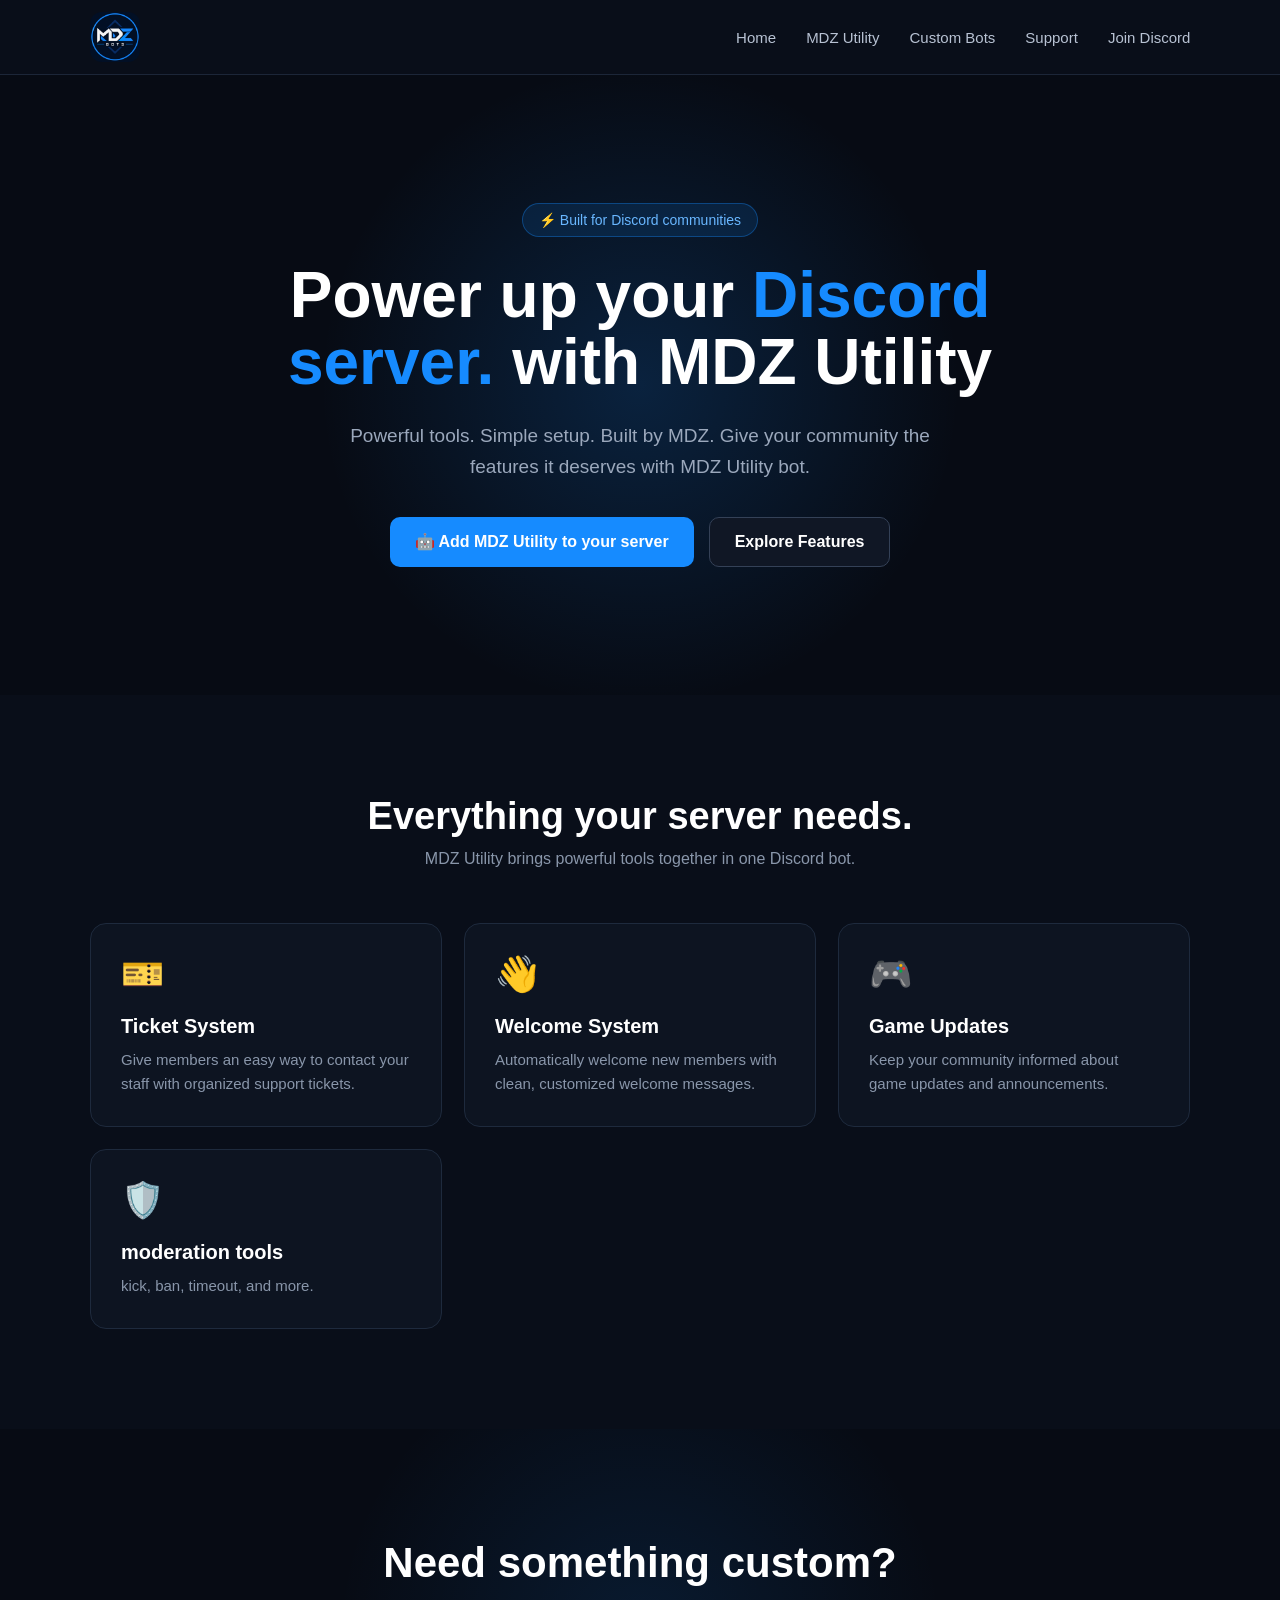
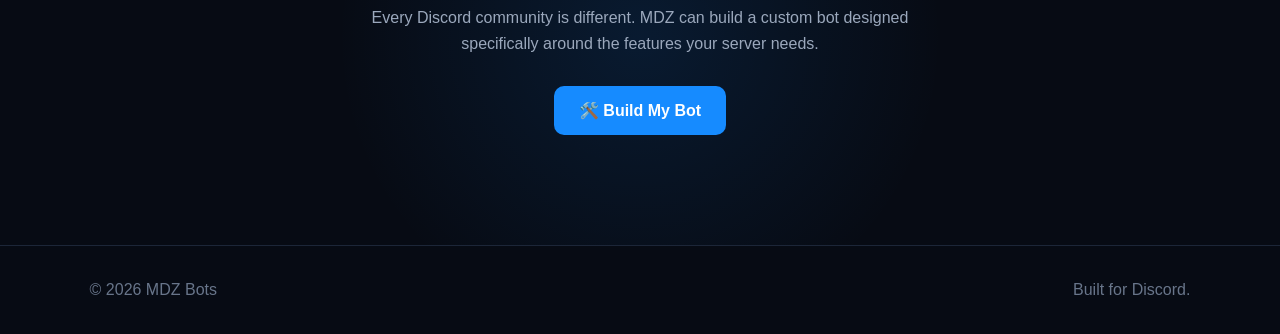
==== index.html @ 768f00d4 "new feature card added" ====
<!DOCTYPE html>
<html lang="en">
<head>
    <meta charset="UTF-8">
    <meta name="viewport" content="width=device-width, initial-scale=1.0">

    <title>MDZ Bots</title>

    <style>
        * {
            margin: 0;
            padding: 0;
            box-sizing: border-box;
        }

        html {
            scroll-behavior: smooth;
        }

        body {
            background: #070b14;
            color: white;
            font-family: Arial, Helvetica, sans-serif;
        }

        /* NAVBAR */

        nav {
            height: 75px;
            display: flex;
            align-items: center;
            justify-content: space-between;
            padding: 0 7%;
            border-bottom: 1px solid #1c2638;
            background: #090e19;
        }

        .logo {
            display: flex;
            align-items: center;
            text-decoration: none;
}

        .logo img {
            height: 50px;
            width: 50px;
            object-fit: cover;
            border-radius: 12px;
}

        .logo span {
            color: #168bff;
        }

        .nav-links {
            display: flex;
            gap: 30px;
        }

        .nav-links a {
            color: #b8c2d3;
            text-decoration: none;
            font-size: 15px;
        }

        .nav-links a:hover {
            color: white;
        }

        /* HERO */

        .hero {
            min-height: 620px;
            display: flex;
            flex-direction: column;
            justify-content: center;
            align-items: center;
            text-align: center;
            padding: 80px 20px;
            background:
                radial-gradient(
                    circle at center,
                    rgba(22, 139, 255, 0.18),
                    transparent 45%
                );
        }

        .badge {
            color: #69b7ff;
            background: rgba(22, 139, 255, 0.12);
            border: 1px solid rgba(22, 139, 255, 0.35);
            padding: 8px 16px;
            border-radius: 30px;
            margin-bottom: 25px;
            font-size: 14px;
        }

        .hero h1 {
            max-width: 850px;
            font-size: 64px;
            line-height: 1.05;
        }

        .hero h1 span {
            color: #168bff;
        }

        .hero p {
            max-width: 650px;
            color: #9ba8bc;
            font-size: 19px;
            line-height: 1.6;
            margin-top: 25px;
        }

        .hero-buttons {
            display: flex;
            gap: 15px;
            margin-top: 35px;
        }

        .button {
            display: inline-block;
            padding: 15px 25px;
            border-radius: 10px;
            text-decoration: none;
            font-weight: bold;
            transition: 0.2s;
        }

        .primary {
            background: #168bff;
            color: white;
        }

        .secondary {
            color: white;
            border: 1px solid #344157;
            background: #101725;
        }

        .button:hover {
            transform: translateY(-3px);
        }

        /* FEATURES */

        .features-section {
            padding: 100px 7%;
            background: #090e19;
        }

        .section-title {
            text-align: center;
            margin-bottom: 55px;
        }

        .section-title h2 {
            font-size: 38px;
            margin-bottom: 12px;
        }

        .section-title p {
            color: #8996aa;
        }

        .features {
            max-width: 1100px;
            margin: auto;
            display: grid;
            grid-template-columns: repeat(3, 1fr);
            gap: 22px;
        }

        .feature-card {
            background: #0d1421;
            border: 1px solid #1e2a3d;
            border-radius: 16px;
            padding: 30px;
            transition: 0.25s;
        }

        .feature-card:hover {
            transform: translateY(-5px);
            border-color: #168bff;
        }

        .feature-icon {
            font-size: 35px;
            margin-bottom: 20px;
        }

        .feature-card h3 {
            margin-bottom: 10px;
            font-size: 20px;
        }

        .feature-card p {
            color: #8996aa;
            line-height: 1.6;
            font-size: 15px;
        }

        /* CUSTOM BOT */

        .custom-section {
            padding: 110px 20px;
            text-align: center;
            background:
                radial-gradient(
                    circle at center,
                    rgba(22, 139, 255, 0.12),
                    transparent 45%
                );
        }

        .custom-section h2 {
            font-size: 42px;
            margin-bottom: 18px;
        }

        .custom-section p {
            color: #9ba8bc;
            max-width: 600px;
            margin: 0 auto 30px;
            line-height: 1.6;
        }

        /* FOOTER */

        footer {
            padding: 35px 7%;
            border-top: 1px solid #1c2638;
            color: #68758a;
            display: flex;
            justify-content: space-between;
        }

        /* MOBILE */

        @media (max-width: 800px) {

            .nav-links {
                display: none;
            }

            .hero h1 {
                font-size: 43px;
            }

            .hero-buttons {
                flex-direction: column;
                width: 100%;
                max-width: 300px;
            }

            .features {
                grid-template-columns: 1fr;
            }

            footer {
                flex-direction: column;
                gap: 10px;
                text-align: center;
            }
        }
    </style>
</head>

<body>

    <nav>
     <a href="index.html" class="logo">
    <img src="images/mdz-logo.png" alt="MDZ Bots Logo">
</a>   

        <div class="nav-links">
            <a href="#">Home</a>
            <a href="#features">MDZ Utility</a>
            <a href="#custom">Custom Bots</a>
            <a href="#">Support</a>
            <a href="https://discord.gg/WzQwJwTrp" target="_blank">
    Join Discord
</a>
        </div>
    </nav>


    <section class="hero">

        <div class="badge">
            ⚡ Built for Discord communities
        </div>

        <h1>
            Power up your
            <span>Discord server.</span> with MDZ Utility 
        </h1>

        <p>
            Powerful tools. Simple setup. Built by MDZ.
            Give your community the features it deserves
            with MDZ Utility bot.
        </p>

        <div class="hero-buttons">

        <a href="https://discord.com/oauth2/authorize?client_id=1558255894062702695&scope=bot%20applications.commands&permissions=8"
   class="button primary"
   target="_blank">
    🤖 Add MDZ Utility to your server
</a>
            <a href="#features" class="button secondary">
                Explore Features
            </a>

        </div>

    </section>


    <section class="features-section" id="features">

        <div class="section-title">
            <h2>Everything your server needs.</h2>
            <p>
                MDZ Utility brings powerful tools together
                in one Discord bot.
            </p>
        </div>

        <div class="features">

            <div class="feature-card">
                <div class="feature-icon">🎫</div>
                <h3>Ticket System</h3>
                <p>
                    Give members an easy way to contact
                    your staff with organized support tickets.
                </p>
            </div>

            <div class="feature-card">
                <div class="feature-icon">👋</div>
                <h3>Welcome System</h3>
                <p>
                    Automatically welcome new members
                    with clean, customized welcome messages.
                </p>
            </div>

            <div class="feature-card">
                <div class="feature-icon">🎮</div>
                <h3>Game Updates</h3>
                <p>
                    Keep your community informed about
                    game updates and announcements.
                </p>
            </div>

            <div class="feature-card">
                <div class="feature-icon">🛡️</div>
                <h3>moderation tools</h3>
                <p>
                    kick, ban, timeout, and more.
                    
                </p>
            </div>

        </div>

    </section>


    <section class="custom-section" id="custom">

        <h2>Need something custom?</h2>

        <p>
            Every Discord community is different.
            MDZ can build a custom bot designed specifically
            around the features your server needs.
        </p>

        <a href="custom-bot.html" class="button primary">
    🛠️ Build My Bot
</a>
    </section>


    <footer>

        <div>
            © 2026 MDZ Bots
        </div>

        <div>
            Built for Discord.
        </div>

    </footer>

</body>
</html>
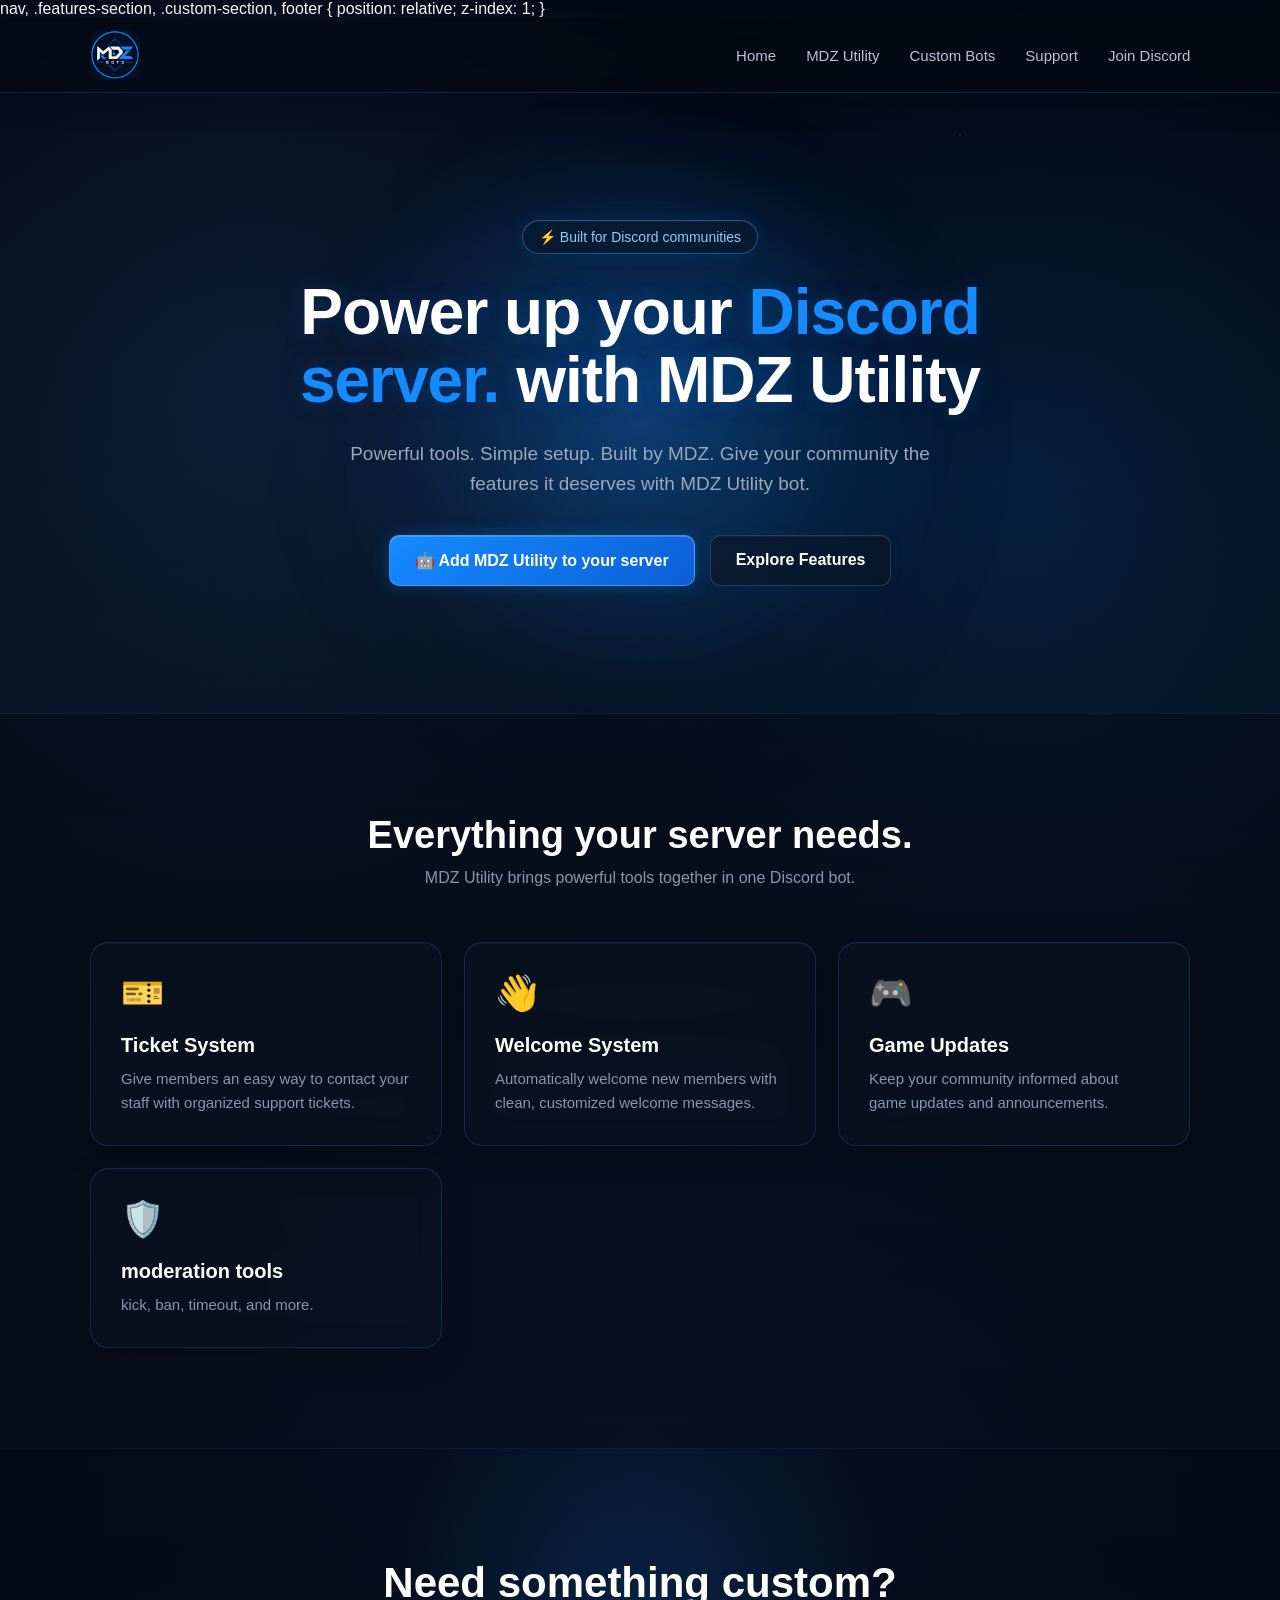
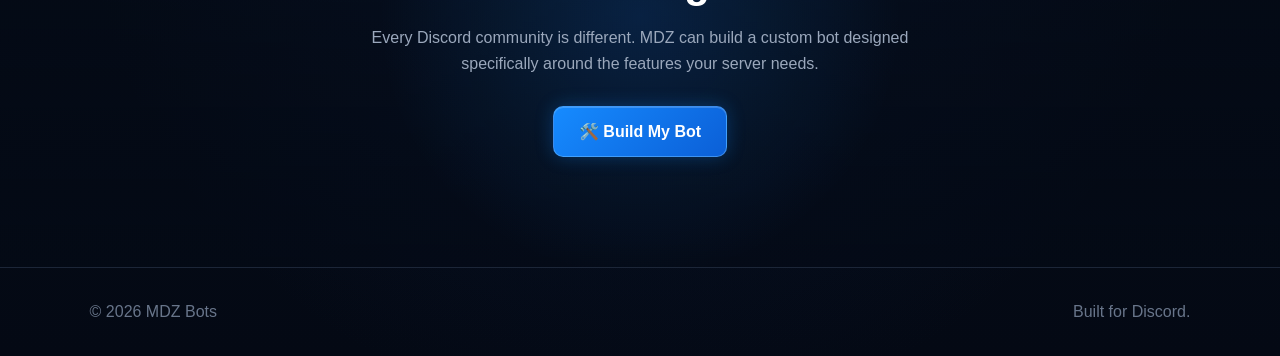
==== commit f09bd287: "Upgrade website space theme" ====
--- a/index.html
+++ b/index.html
@@ -17,23 +17,143 @@
             scroll-behavior: smooth;
         }
 
-        body {
-            background: #070b14;
-            color: white;
-            font-family: Arial, Helvetica, sans-serif;
-        }
+body {
+    background:
+        radial-gradient(circle at 20% 20%, rgba(40, 90, 160, 0.22), transparent 30%),
+        radial-gradient(circle at 80% 25%, rgba(0, 140, 255, 0.14), transparent 28%),
+        radial-gradient(circle at 50% 75%, rgba(20, 60, 130, 0.18), transparent 35%),
+        linear-gradient(180deg, #030712 0%, #07111f 45%, #040914 100%);
+    color: white;
+    font-family: Arial, Helvetica, sans-serif;
+    position: relative;
+    overflow-x: hidden;
+}
+body::before {
+    content: "";
+    position: fixed;
+    inset: 0;
+    pointer-events: none;
+    z-index: 0;
+
+    background-image:
+        radial-gradient(2px 2px at 10% 20%, rgba(255,255,255,0.9), transparent 50%),
+        radial-gradient(1.5px 1.5px at 25% 80%, rgba(255,255,255,0.7), transparent 50%),
+        radial-gradient(2px 2px at 40% 35%, rgba(255,255,255,0.8), transparent 50%),
+        radial-gradient(1.5px 1.5px at 60% 70%, rgba(255,255,255,0.65), transparent 50%),
+        radial-gradient(2px 2px at 75% 15%, rgba(255,255,255,0.8), transparent 50%),
+        radial-gradient(1.5px 1.5px at 90% 55%, rgba(255,255,255,0.7), transparent 50%);
+
+    opacity: 0.5;
+}
+body::after {   
+    content: "";
+    position: fixed;
+    inset: 0;
+    pointer-events: none;
+    z-index: 0;
+
+    background:
+        radial-gradient(
+            circle at 20% 30%,
+            rgba(30, 100, 255, 0.16),
+            transparent 32%
+        ),
+        radial-gradient(
+            circle at 80% 65%,
+            rgba(0, 170, 255, 0.10),
+            transparent 30%
+        );
+
+    filter: blur(50px);
+    animation: spaceGlow 12s ease-in-out infinite alternate;
+}
+
+@keyframes spaceGlow {
+    0% {
+        transform: scale(1) translate(0, 0);
+        opacity: 0.75;
+    }
+
+    100% {
+        transform: scale(1.08) translate(-2%, 2%);
+        opacity: 1;
+    }
+}
+
+@keyframes starDrift {
+    from {
+        transform: translateY(0);
+    }
+
+    to {
+        transform: translateY(-40px);
+    }
+}
+
+body::before {
+    content: "";
+    position: fixed;
+    inset: 0;
+    pointer-events: none;
+    background-image:
+    linear-gradient(rgba(80, 150, 255, 0.025) 1px, transparent 1px),
+linear-gradient(90deg, rgba(80, 150, 255, 0.025) 1px, transparent 1px),
+        radial-gradient(2px 2px at 10% 20%, rgba(255,255,255,0.8), transparent 50%),
+        radial-gradient(1.5px 1.5px at 25% 80%, rgba(255,255,255,0.6), transparent 50%),
+        radial-gradient(2px 2px at 40% 35%, rgba(255,255,255,0.7), transparent 50%),
+        radial-gradient(1.5px 1.5px at 60% 70%, rgba(255,255,255,0.6), transparent 50%),
+        radial-gradient(2px 2px at 75% 15%, rgba(255,255,255,0.75), transparent 50%),
+        radial-gradient(1.5px 1.5px at 90% 55%, rgba(255,255,255,0.6), transparent 50%);
+       
+        background-size:
+    70px 70px,
+    70px 70px,
+    auto,
+    auto,
+    auto,
+    auto,
+    auto,
+    auto;
+    mask-image: radial-gradient(circle at center, black 35%, transparent 85%);
+-webkit-mask-image: radial-gradient(circle at center, black 35%, transparent 85%);
+    opacity: 0.45;
+    z-index: 0;
+    animation: starDrift 45s linear infinite;
+}
+
+body::after {
+    content: "";
+    position: fixed;
+    inset: 0;
+    pointer-events: none;
+    background:
+        radial-gradient(circle at center, rgba(30, 90, 180, 0.10), transparent 45%);
+    filter: blur(40px);
+    z-index: 0;
+}
 
         /* NAVBAR */
 
-        nav {
-            height: 75px;
-            display: flex;
-            align-items: center;
-            justify-content: space-between;
-            padding: 0 7%;
-            border-bottom: 1px solid #1c2638;
-            background: #090e19;
-        }
+nav {
+    height: 75px;
+    display: flex;
+    align-items: center;
+    justify-content: space-between;
+    padding: 0 7%;
+
+    background: rgba(5, 10, 20, 0.68);
+    backdrop-filter: blur(18px);
+    -webkit-backdrop-filter: blur(18px);
+
+    border-bottom: 1px solid rgba(80, 150, 255, 0.18);
+
+    box-shadow:
+        0 8px 30px rgba(0, 0, 0, 0.25),
+        0 0 25px rgba(22, 139, 255, 0.05);
+
+    position: relative;
+    z-index: 10;
+}
 
         .logo {
             display: flex;
@@ -69,36 +189,65 @@
 
         /* HERO */
 
-        .hero {
-            min-height: 620px;
-            display: flex;
-            flex-direction: column;
-            justify-content: center;
-            align-items: center;
-            text-align: center;
-            padding: 80px 20px;
-            background:
-                radial-gradient(
-                    circle at center,
-                    rgba(22, 139, 255, 0.18),
-                    transparent 45%
-                );
-        }
-
-        .badge {
-            color: #69b7ff;
-            background: rgba(22, 139, 255, 0.12);
-            border: 1px solid rgba(22, 139, 255, 0.35);
-            padding: 8px 16px;
-            border-radius: 30px;
-            margin-bottom: 25px;
-            font-size: 14px;
-        }
-
+.hero {
+    min-height: 620px;
+    display: flex;
+    flex-direction: column;
+    justify-content: center;
+    align-items: center;
+    text-align: center;
+    padding: 80px 20px;
+    position: relative;
+    z-index: 1;
+    background:
+        radial-gradient(
+            circle at center,
+            rgba(22, 139, 255, 0.16),
+            transparent 45%
+        );
+}
+.hero::before {
+    content: "";
+    position: absolute;
+    width: 520px;
+    height: 520px;
+    border-radius: 50%;
+    background:
+        radial-gradient(
+            circle,
+            rgba(22, 139, 255, 0.20) 0%,
+            rgba(22, 139, 255, 0.08) 35%,
+            transparent 70%
+        );
+    filter: blur(20px);
+    z-index: -1;
+}
+.badge {
+    color: #8ecbff;
+    background: rgba(10, 25, 45, 0.62);
+    border: 1px solid rgba(70, 160, 255, 0.42);
+
+    padding: 8px 16px;
+    border-radius: 30px;
+    margin-bottom: 25px;
+    font-size: 14px;
+
+    backdrop-filter: blur(12px);
+    -webkit-backdrop-filter: blur(12px);
+
+    box-shadow:
+        0 0 18px rgba(22, 139, 255, 0.14),
+        inset 0 1px 0 rgba(255,255,255,0.05);
+}
         .hero h1 {
             max-width: 850px;
             font-size: 64px;
             line-height: 1.05;
+            letter-spacing: -1px;
+
+            text-shadow:
+                0 0 20px rgba(22, 139, 255, 0.18),
+                0 0 45px rgba(22, 139, 255, 0.08);
         }
 
         .hero h1 span {
@@ -128,27 +277,55 @@
             transition: 0.2s;
         }
 
-        .primary {
-            background: #168bff;
-            color: white;
-        }
-
-        .secondary {
-            color: white;
-            border: 1px solid #344157;
-            background: #101725;
-        }
-
+.primary {
+    background: linear-gradient(
+        135deg,
+        #168bff,
+        #0b5fd7
+    );
+
+    color: white;
+
+    border: 1px solid rgba(120, 190, 255, 0.45);
+
+    box-shadow:
+        0 0 18px rgba(22, 139, 255, 0.28),
+        inset 0 1px 0 rgba(255, 255, 255, 0.18);
+}
+.secondary {
+    color: white;
+
+    background: rgba(12, 22, 38, 0.62);
+    border: 1px solid rgba(120, 170, 230, 0.25);
+
+    backdrop-filter: blur(12px);
+    -webkit-backdrop-filter: blur(12px);
+
+    box-shadow:
+        inset 0 1px 0 rgba(255,255,255,0.04),
+        0 0 15px rgba(22, 139, 255, 0.06);
+}
         .button:hover {
             transform: translateY(-3px);
         }
 
         /* FEATURES */
 
-        .features-section {
-            padding: 100px 7%;
-            background: #090e19;
-        }
+.features-section {
+    padding: 100px 7%;
+    position: relative;
+    z-index: 1;
+
+    background:
+        linear-gradient(
+            180deg,
+            rgba(5, 10, 20, 0.45),
+            rgba(7, 15, 28, 0.65)
+        );
+
+    border-top: 1px solid rgba(80, 150, 255, 0.08);
+    border-bottom: 1px solid rgba(80, 150, 255, 0.08);
+}
 
         .section-title {
             text-align: center;
@@ -171,19 +348,31 @@
             grid-template-columns: repeat(3, 1fr);
             gap: 22px;
         }
-
-        .feature-card {
-            background: #0d1421;
-            border: 1px solid #1e2a3d;
-            border-radius: 16px;
-            padding: 30px;
-            transition: 0.25s;
-        }
-
-        .feature-card:hover {
-            transform: translateY(-5px);
-            border-color: #168bff;
-        }
+.feature-card {
+    background: rgba(10, 18, 32, 0.72);
+    border: 1px solid rgba(80, 150, 255, 0.18);
+    border-radius: 18px;
+    padding: 30px;
+
+    backdrop-filter: blur(14px);
+    -webkit-backdrop-filter: blur(14px);
+
+    box-shadow:
+        inset 0 1px 0 rgba(255,255,255,0.03),
+        0 10px 30px rgba(0,0,0,0.25);
+
+    transition: 0.25s;
+}
+
+.feature-card:hover {
+    transform: translateY(-6px);
+    border-color: rgba(22, 139, 255, 0.75);
+
+    box-shadow:
+        0 14px 35px rgba(0, 0, 0, 0.35),
+        0 0 25px rgba(22, 139, 255, 0.18),
+        inset 0 1px 0 rgba(255,255,255,0.04);
+}
 
         .feature-icon {
             font-size: 35px;
@@ -203,16 +392,24 @@
 
         /* CUSTOM BOT */
 
-        .custom-section {
-            padding: 110px 20px;
-            text-align: center;
-            background:
-                radial-gradient(
-                    circle at center,
-                    rgba(22, 139, 255, 0.12),
-                    transparent 45%
-                );
-        }
+.custom-section {
+    padding: 110px 20px;
+    text-align: center;
+    position: relative;
+    z-index: 1;
+
+    background:
+        radial-gradient(
+            circle at 50% 40%,
+            rgba(22, 139, 255, 0.16),
+            transparent 38%
+        ),
+        linear-gradient(
+            180deg,
+            rgba(4, 9, 18, 0.35),
+            rgba(4, 10, 22, 0.60)
+        );
+}
 
         .custom-section h2 {
             font-size: 42px;
@@ -265,6 +462,14 @@
             }
         }
     </style>
+    nav,
+.features-section,
+.custom-section,
+footer {
+    position: relative;
+    z-index: 1;
+}
+
 </head>
 
 <body>
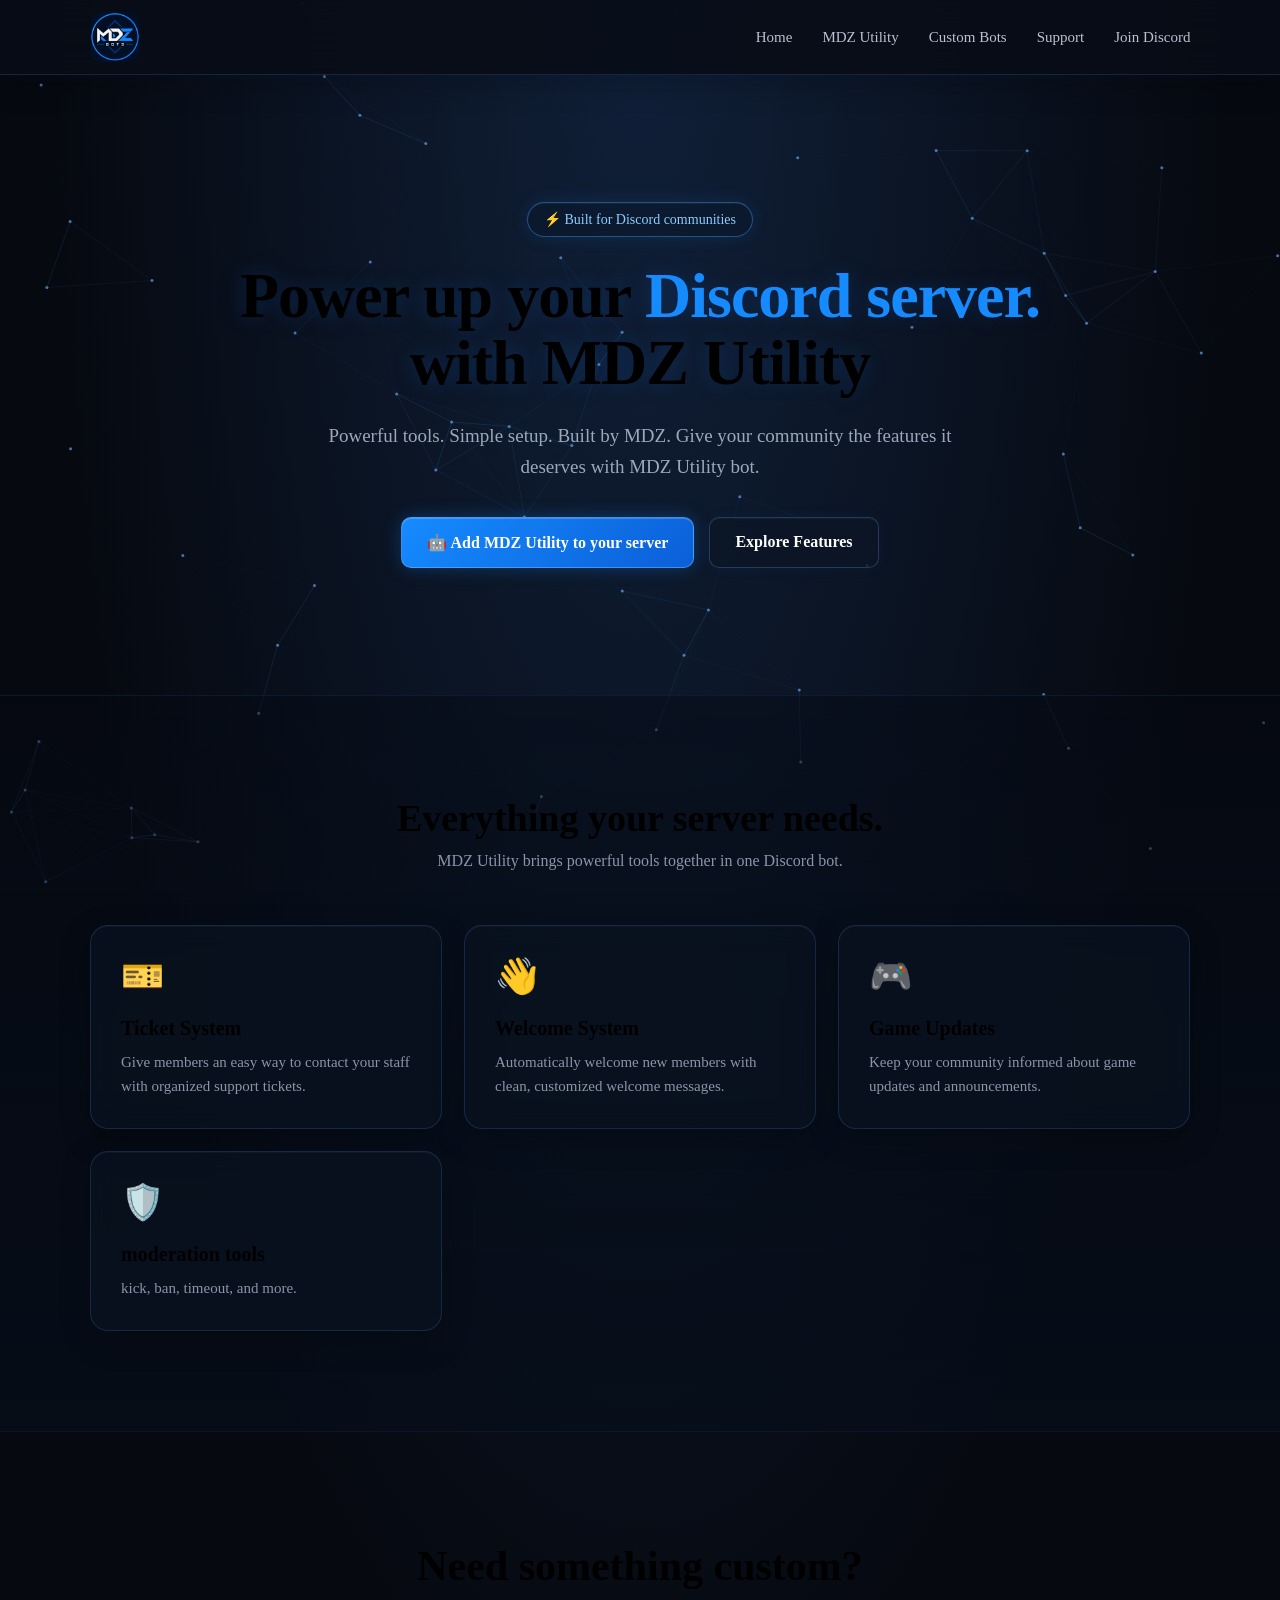
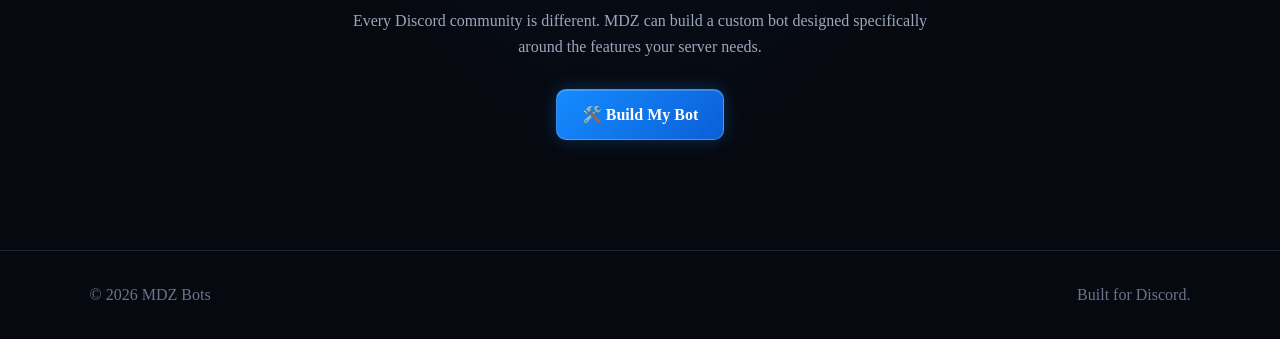
==== commit 0ed9a10d: "Fix background with interactive blue particle network" ====
--- a/index.html
+++ b/index.html
@@ -16,121 +16,6 @@
         html {
             scroll-behavior: smooth;
         }
-
-body {
-    background:
-        radial-gradient(circle at 20% 20%, rgba(40, 90, 160, 0.22), transparent 30%),
-        radial-gradient(circle at 80% 25%, rgba(0, 140, 255, 0.14), transparent 28%),
-        radial-gradient(circle at 50% 75%, rgba(20, 60, 130, 0.18), transparent 35%),
-        linear-gradient(180deg, #030712 0%, #07111f 45%, #040914 100%);
-    color: white;
-    font-family: Arial, Helvetica, sans-serif;
-    position: relative;
-    overflow-x: hidden;
-}
-body::before {
-    content: "";
-    position: fixed;
-    inset: 0;
-    pointer-events: none;
-    z-index: 0;
-
-    background-image:
-        radial-gradient(2px 2px at 10% 20%, rgba(255,255,255,0.9), transparent 50%),
-        radial-gradient(1.5px 1.5px at 25% 80%, rgba(255,255,255,0.7), transparent 50%),
-        radial-gradient(2px 2px at 40% 35%, rgba(255,255,255,0.8), transparent 50%),
-        radial-gradient(1.5px 1.5px at 60% 70%, rgba(255,255,255,0.65), transparent 50%),
-        radial-gradient(2px 2px at 75% 15%, rgba(255,255,255,0.8), transparent 50%),
-        radial-gradient(1.5px 1.5px at 90% 55%, rgba(255,255,255,0.7), transparent 50%);
-
-    opacity: 0.5;
-}
-body::after {   
-    content: "";
-    position: fixed;
-    inset: 0;
-    pointer-events: none;
-    z-index: 0;
-
-    background:
-        radial-gradient(
-            circle at 20% 30%,
-            rgba(30, 100, 255, 0.16),
-            transparent 32%
-        ),
-        radial-gradient(
-            circle at 80% 65%,
-            rgba(0, 170, 255, 0.10),
-            transparent 30%
-        );
-
-    filter: blur(50px);
-    animation: spaceGlow 12s ease-in-out infinite alternate;
-}
-
-@keyframes spaceGlow {
-    0% {
-        transform: scale(1) translate(0, 0);
-        opacity: 0.75;
-    }
-
-    100% {
-        transform: scale(1.08) translate(-2%, 2%);
-        opacity: 1;
-    }
-}
-
-@keyframes starDrift {
-    from {
-        transform: translateY(0);
-    }
-
-    to {
-        transform: translateY(-40px);
-    }
-}
-
-body::before {
-    content: "";
-    position: fixed;
-    inset: 0;
-    pointer-events: none;
-    background-image:
-    linear-gradient(rgba(80, 150, 255, 0.025) 1px, transparent 1px),
-linear-gradient(90deg, rgba(80, 150, 255, 0.025) 1px, transparent 1px),
-        radial-gradient(2px 2px at 10% 20%, rgba(255,255,255,0.8), transparent 50%),
-        radial-gradient(1.5px 1.5px at 25% 80%, rgba(255,255,255,0.6), transparent 50%),
-        radial-gradient(2px 2px at 40% 35%, rgba(255,255,255,0.7), transparent 50%),
-        radial-gradient(1.5px 1.5px at 60% 70%, rgba(255,255,255,0.6), transparent 50%),
-        radial-gradient(2px 2px at 75% 15%, rgba(255,255,255,0.75), transparent 50%),
-        radial-gradient(1.5px 1.5px at 90% 55%, rgba(255,255,255,0.6), transparent 50%);
-       
-        background-size:
-    70px 70px,
-    70px 70px,
-    auto,
-    auto,
-    auto,
-    auto,
-    auto,
-    auto;
-    mask-image: radial-gradient(circle at center, black 35%, transparent 85%);
--webkit-mask-image: radial-gradient(circle at center, black 35%, transparent 85%);
-    opacity: 0.45;
-    z-index: 0;
-    animation: starDrift 45s linear infinite;
-}
-
-body::after {
-    content: "";
-    position: fixed;
-    inset: 0;
-    pointer-events: none;
-    background:
-        radial-gradient(circle at center, rgba(30, 90, 180, 0.10), transparent 45%);
-    filter: blur(40px);
-    z-index: 0;
-}
 
         /* NAVBAR */
 
@@ -462,14 +347,9 @@
             }
         }
     </style>
-    nav,
-.features-section,
-.custom-section,
-footer {
-    position: relative;
-    z-index: 1;
-}
-
+
+    <link rel="stylesheet" href="background.css">
+    <script src="background.js" defer></script>
 </head>
 
 <body>
--- a/background.css
+++ b/background.css
@@ -0,0 +1,31 @@
+/* Shared background: keep decorative layers behind every page control. */
+body {
+    min-height: 100vh;
+    position: relative;
+    isolation: isolate;
+    background: #060910;
+    background-image: radial-gradient(ellipse at 50% 0%, #102039 0%, transparent 65%);
+}
+#network-background {
+    position: fixed;
+    inset: 0;
+    width: 100%;
+    height: 100%;
+    z-index: -1;
+    pointer-events: none;
+}
+.hero, .custom-section {
+    background: transparent;
+}
+.hero::before {
+    content: none;
+}
+nav {
+    background: rgba(8, 13, 23, 0.9);
+}
+footer {
+    position: relative;
+}
+@media (prefers-reduced-motion: reduce) {
+    html { scroll-behavior: auto; }
+}
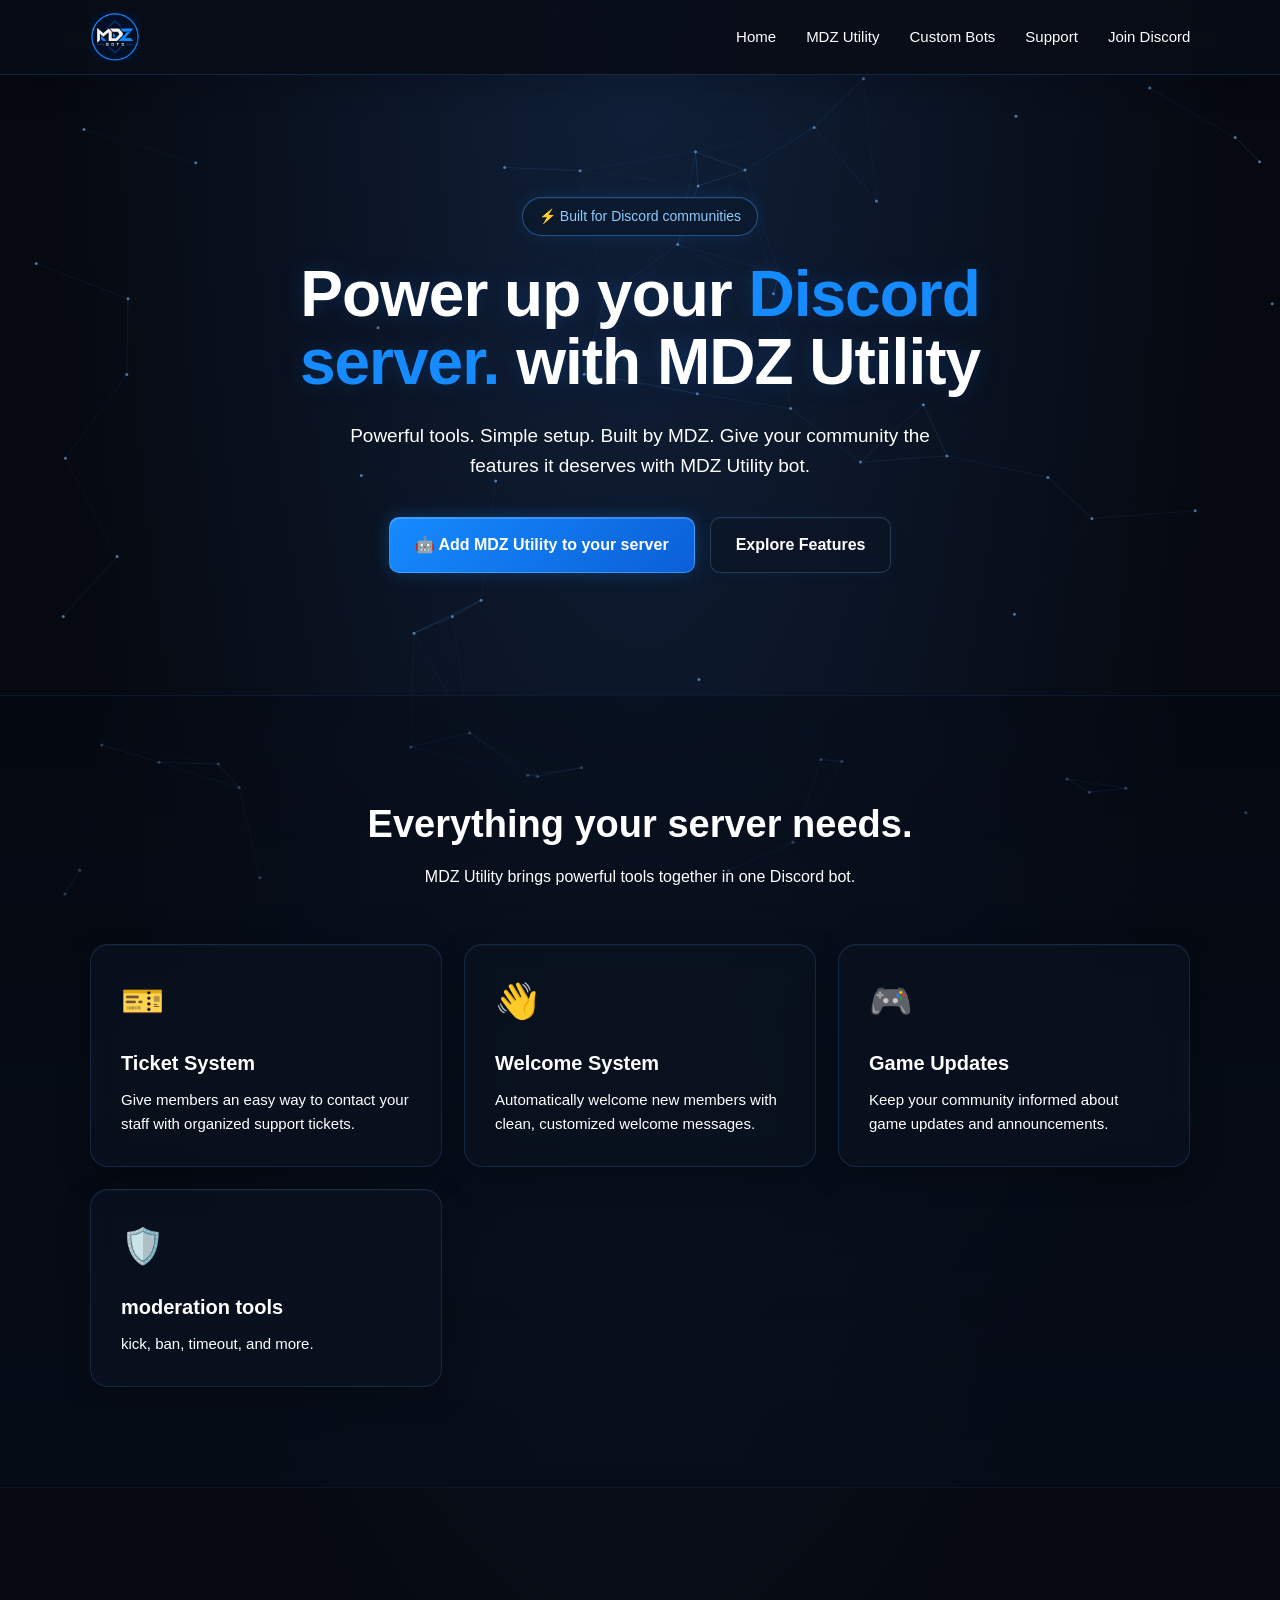
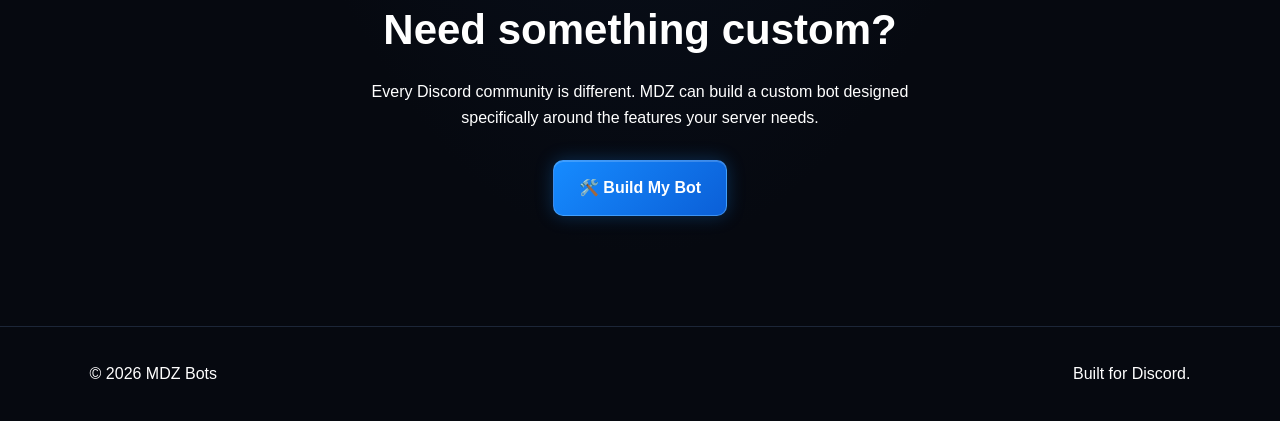
==== commit 765a5801: "Improve text contrast and use Discord-style typography" ====
--- a/index.html
+++ b/index.html
@@ -63,7 +63,7 @@
         }
 
         .nav-links a {
-            color: #b8c2d3;
+            color: #ffffff;
             text-decoration: none;
             font-size: 15px;
         }
@@ -141,7 +141,7 @@
 
         .hero p {
             max-width: 650px;
-            color: #9ba8bc;
+            color: #ffffff;
             font-size: 19px;
             line-height: 1.6;
             margin-top: 25px;
@@ -223,7 +223,7 @@
         }
 
         .section-title p {
-            color: #8996aa;
+            color: #ffffff;
         }
 
         .features {
@@ -270,7 +270,7 @@
         }
 
         .feature-card p {
-            color: #8996aa;
+            color: #ffffff;
             line-height: 1.6;
             font-size: 15px;
         }
@@ -302,7 +302,7 @@
         }
 
         .custom-section p {
-            color: #9ba8bc;
+            color: #ffffff;
             max-width: 600px;
             margin: 0 auto 30px;
             line-height: 1.6;
@@ -313,7 +313,7 @@
         footer {
             padding: 35px 7%;
             border-top: 1px solid #1c2638;
-            color: #68758a;
+            color: #ffffff;
             display: flex;
             justify-content: space-between;
         }
--- a/background.css
+++ b/background.css
@@ -1,5 +1,8 @@
 /* Shared background: keep decorative layers behind every page control. */
 body {
+    color: #ffffff;
+    font-family: "gg sans", "Noto Sans", "Helvetica Neue", "Segoe UI", Helvetica, Arial, sans-serif;
+    line-height: 1.5;
     min-height: 100vh;
     position: relative;
     isolation: isolate;
@@ -29,3 +32,13 @@
 @media (prefers-reduced-motion: reduce) {
     html { scroll-behavior: auto; }
 }
+
+/* Native controls otherwise use a separate browser font. */
+button, input, textarea, select {
+    font: inherit;
+    color: #ffffff;
+}
+input::placeholder, textarea::placeholder {
+    color: #c4c9d4;
+    opacity: 1;
+}
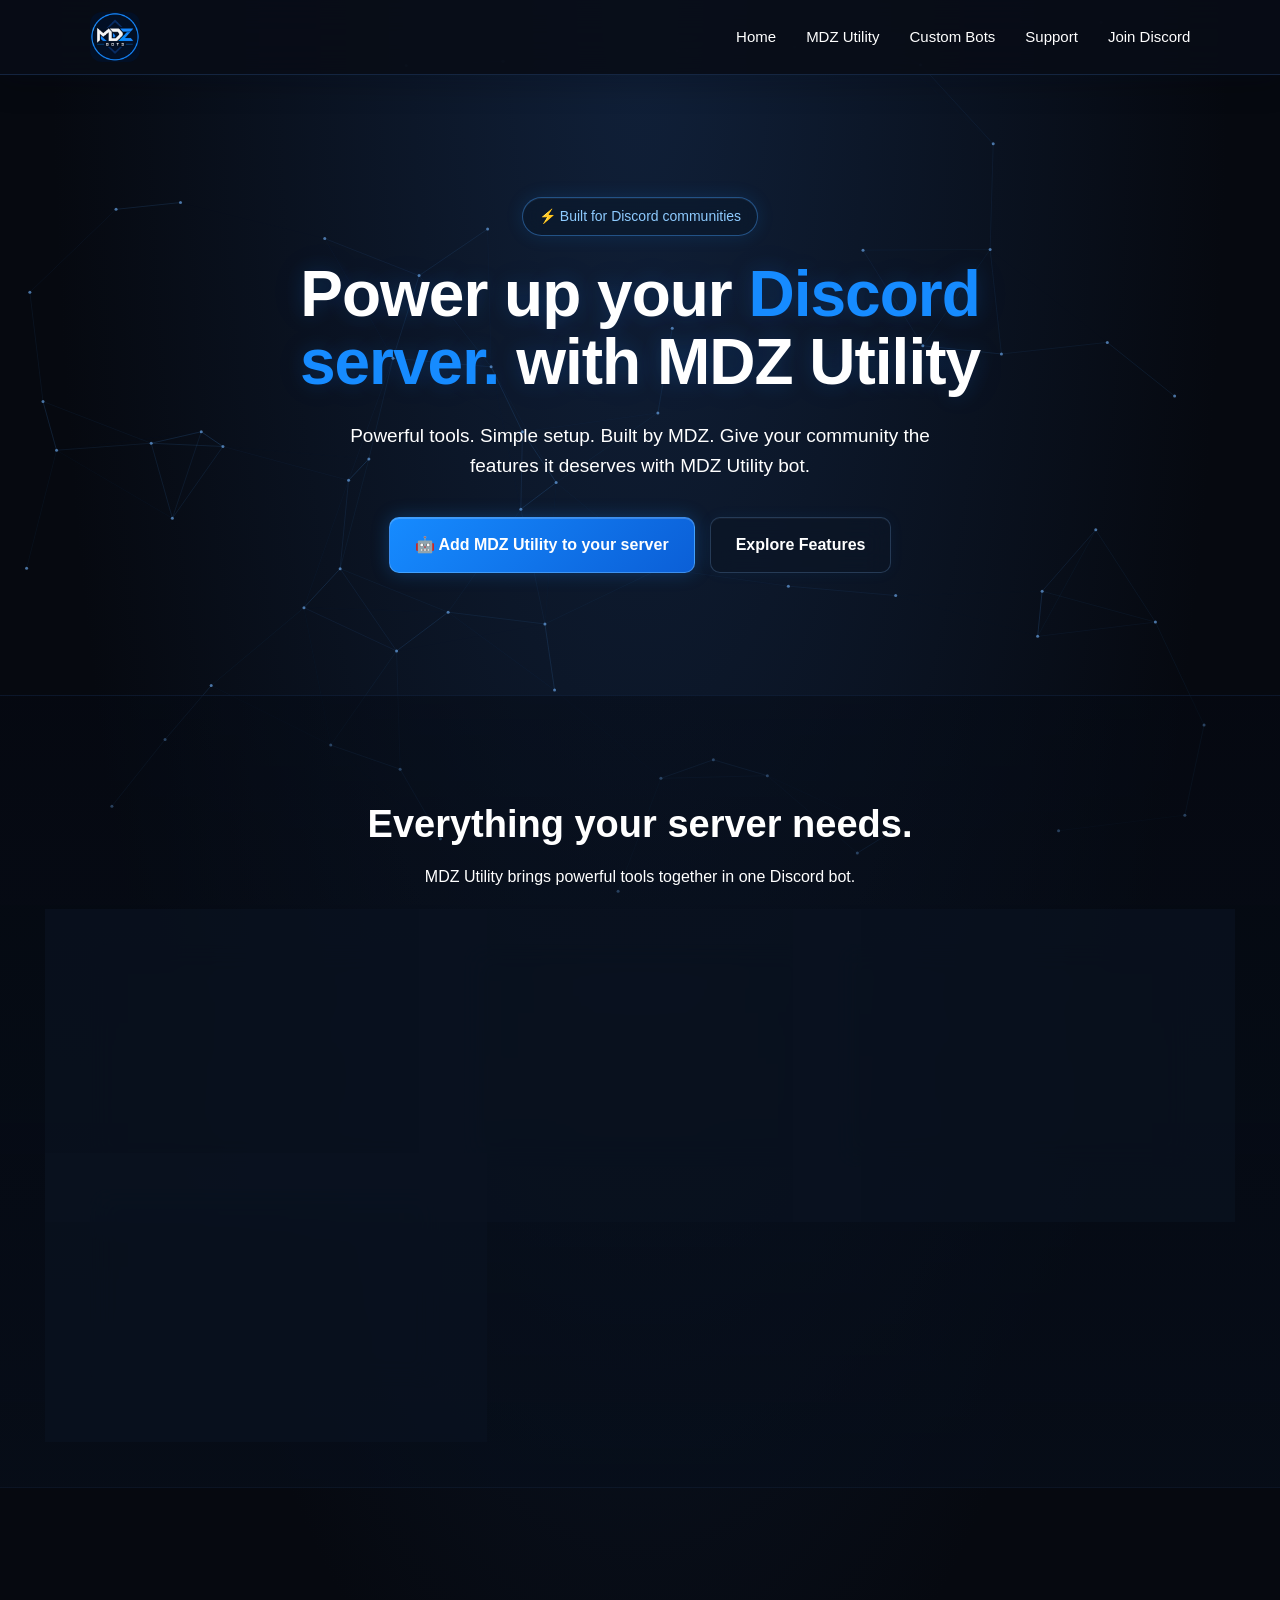
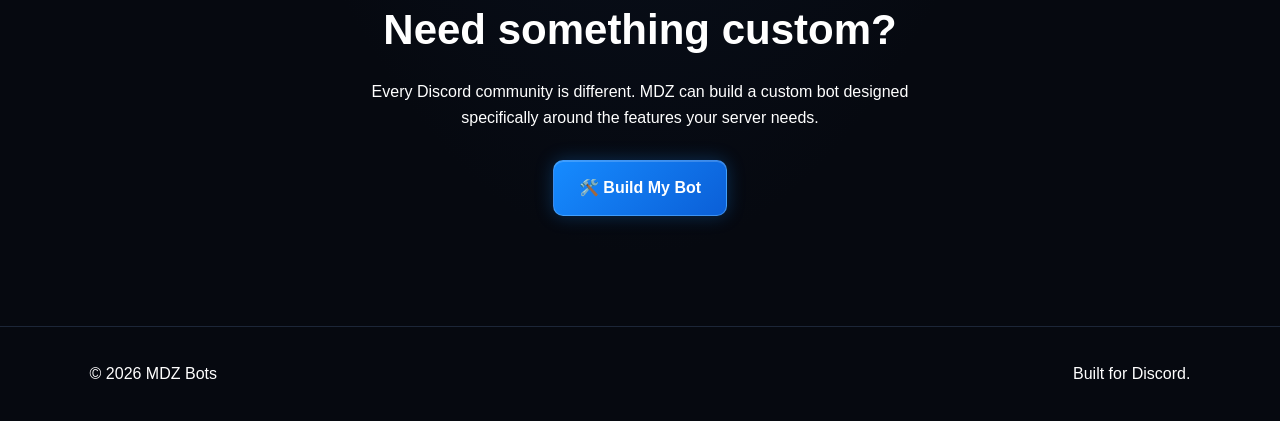
==== commit 8cb9aa14: "Keep text white with inline fallback and refresh stylesheet cache" ====
--- a/index.html
+++ b/index.html
@@ -7,6 +7,16 @@
     <title>MDZ Bots</title>
 
     <style>
+        /* Keep text readable even while the shared stylesheet is loading. */
+        body {
+            color: #ffffff;
+            background-color: #060910;
+            font-family: "gg sans", "Noto Sans", "Helvetica Neue", "Segoe UI", Helvetica, Arial, sans-serif;
+        }
+        button, input, textarea, select {
+            font: inherit;
+            color: #ffffff;
+        }
         * {
             margin: 0;
             padding: 0;
@@ -348,7 +358,7 @@
         }
     </style>
 
-    <link rel="stylesheet" href="background.css">
+    <link rel="stylesheet" href="background.css?v=765a580-white-text">
     <script src="background.js" defer></script>
 </head>
 
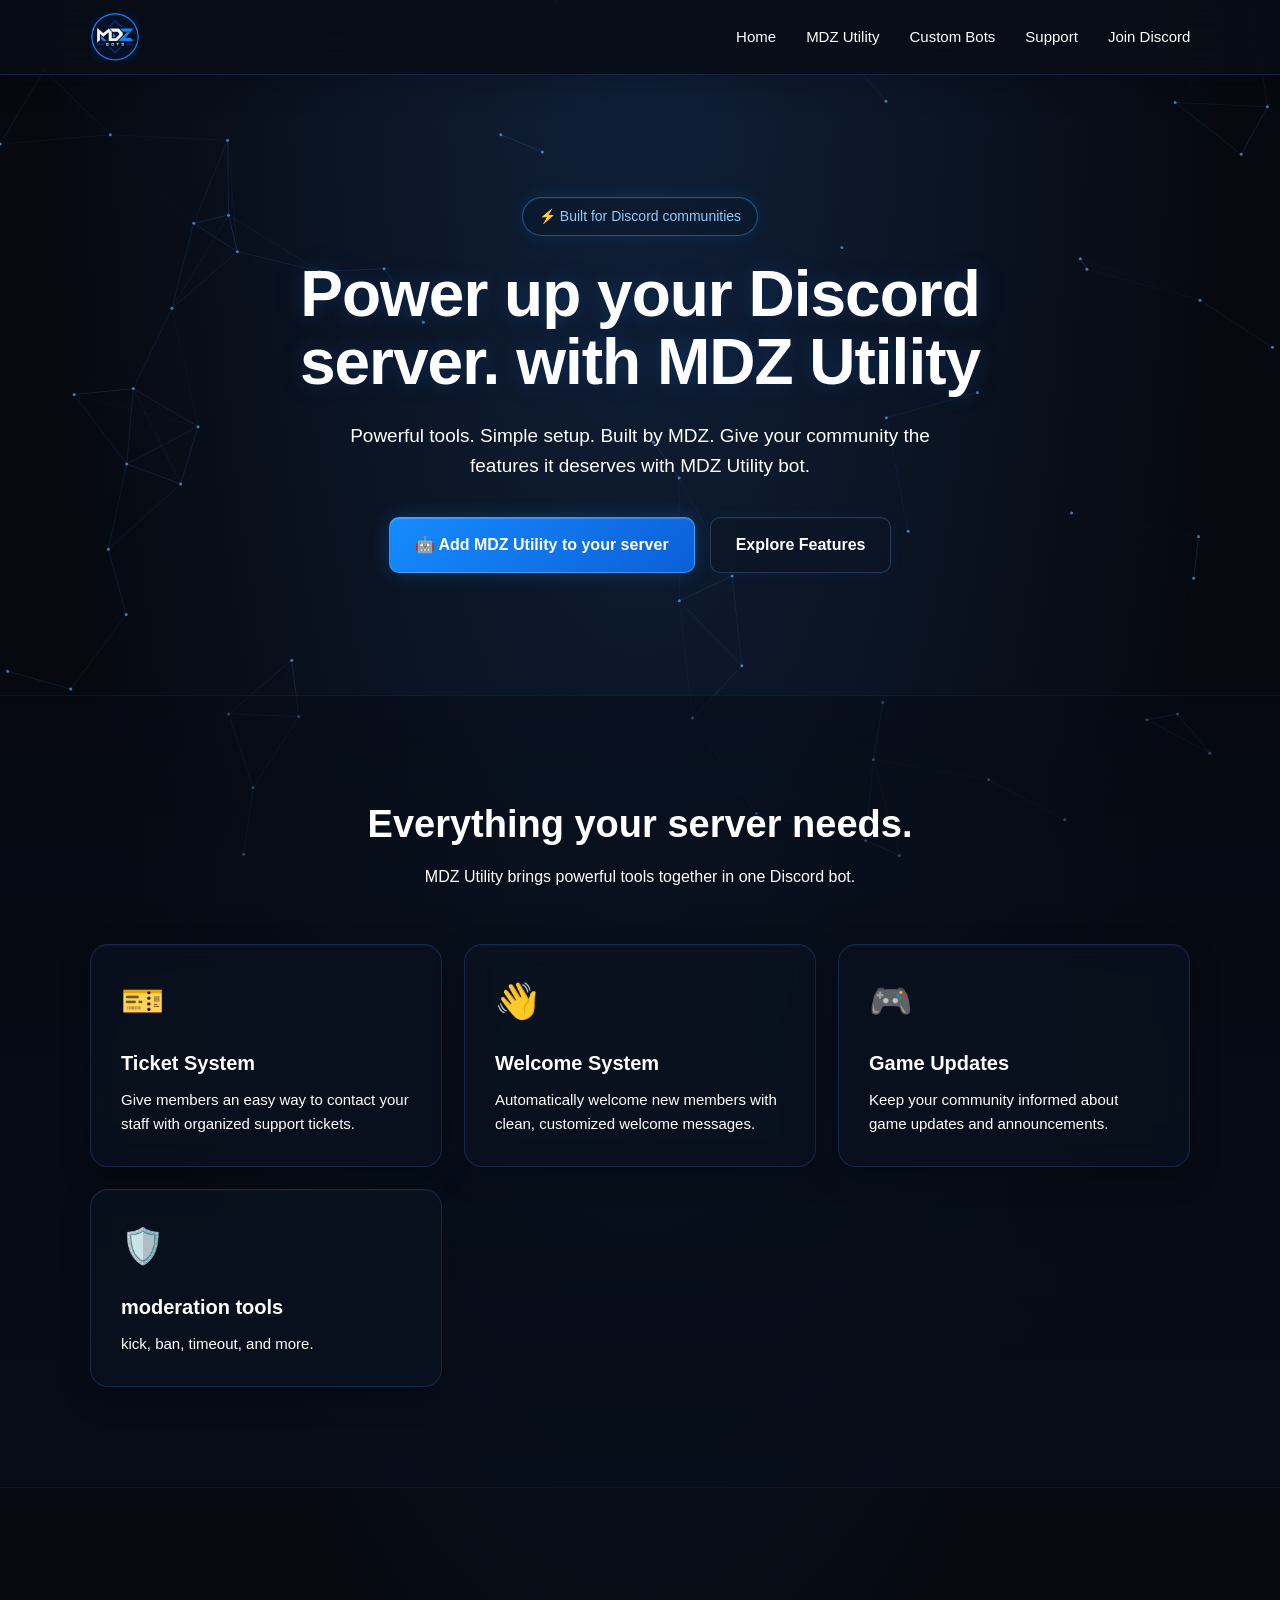
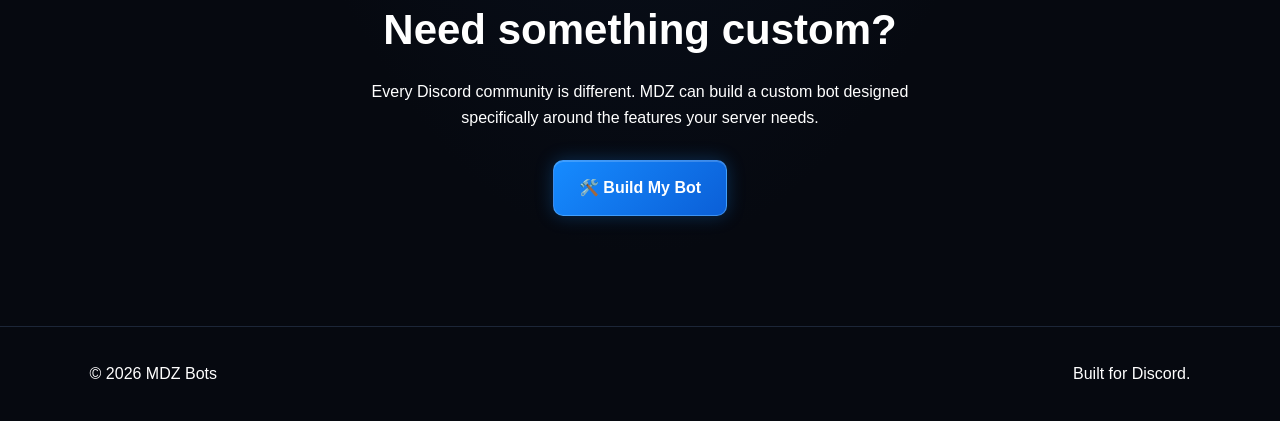
==== commit 68a76374: "Set explicit white foreground on hero headings and feature cards" ====
--- a/index.html
+++ b/index.html
@@ -356,9 +356,22 @@
                 text-align: center;
             }
         }
+
+/* Explicit foreground colors for headings and cards, independent of inheritance. */
+.hero h1,
+.hero h1 span,
+.section-title h2,
+.custom-section h2,
+.feature-card,
+.feature-card h3,
+.feature-card p,
+.page-header h1,
+.page-header h1 span {
+    color: #ffffff;
+}
     </style>
 
-    <link rel="stylesheet" href="background.css?v=765a580-white-text">
+    <link rel="stylesheet" href="background.css?v=white-headings-2">
     <script src="background.js" defer></script>
 </head>
 
--- a/background.css
+++ b/background.css
@@ -42,3 +42,16 @@
     color: #c4c9d4;
     opacity: 1;
 }
+
+/* Explicit foreground colors for headings and cards, independent of inheritance. */
+.hero h1,
+.hero h1 span,
+.section-title h2,
+.custom-section h2,
+.feature-card,
+.feature-card h3,
+.feature-card p,
+.page-header h1,
+.page-header h1 span {
+    color: #ffffff;
+}
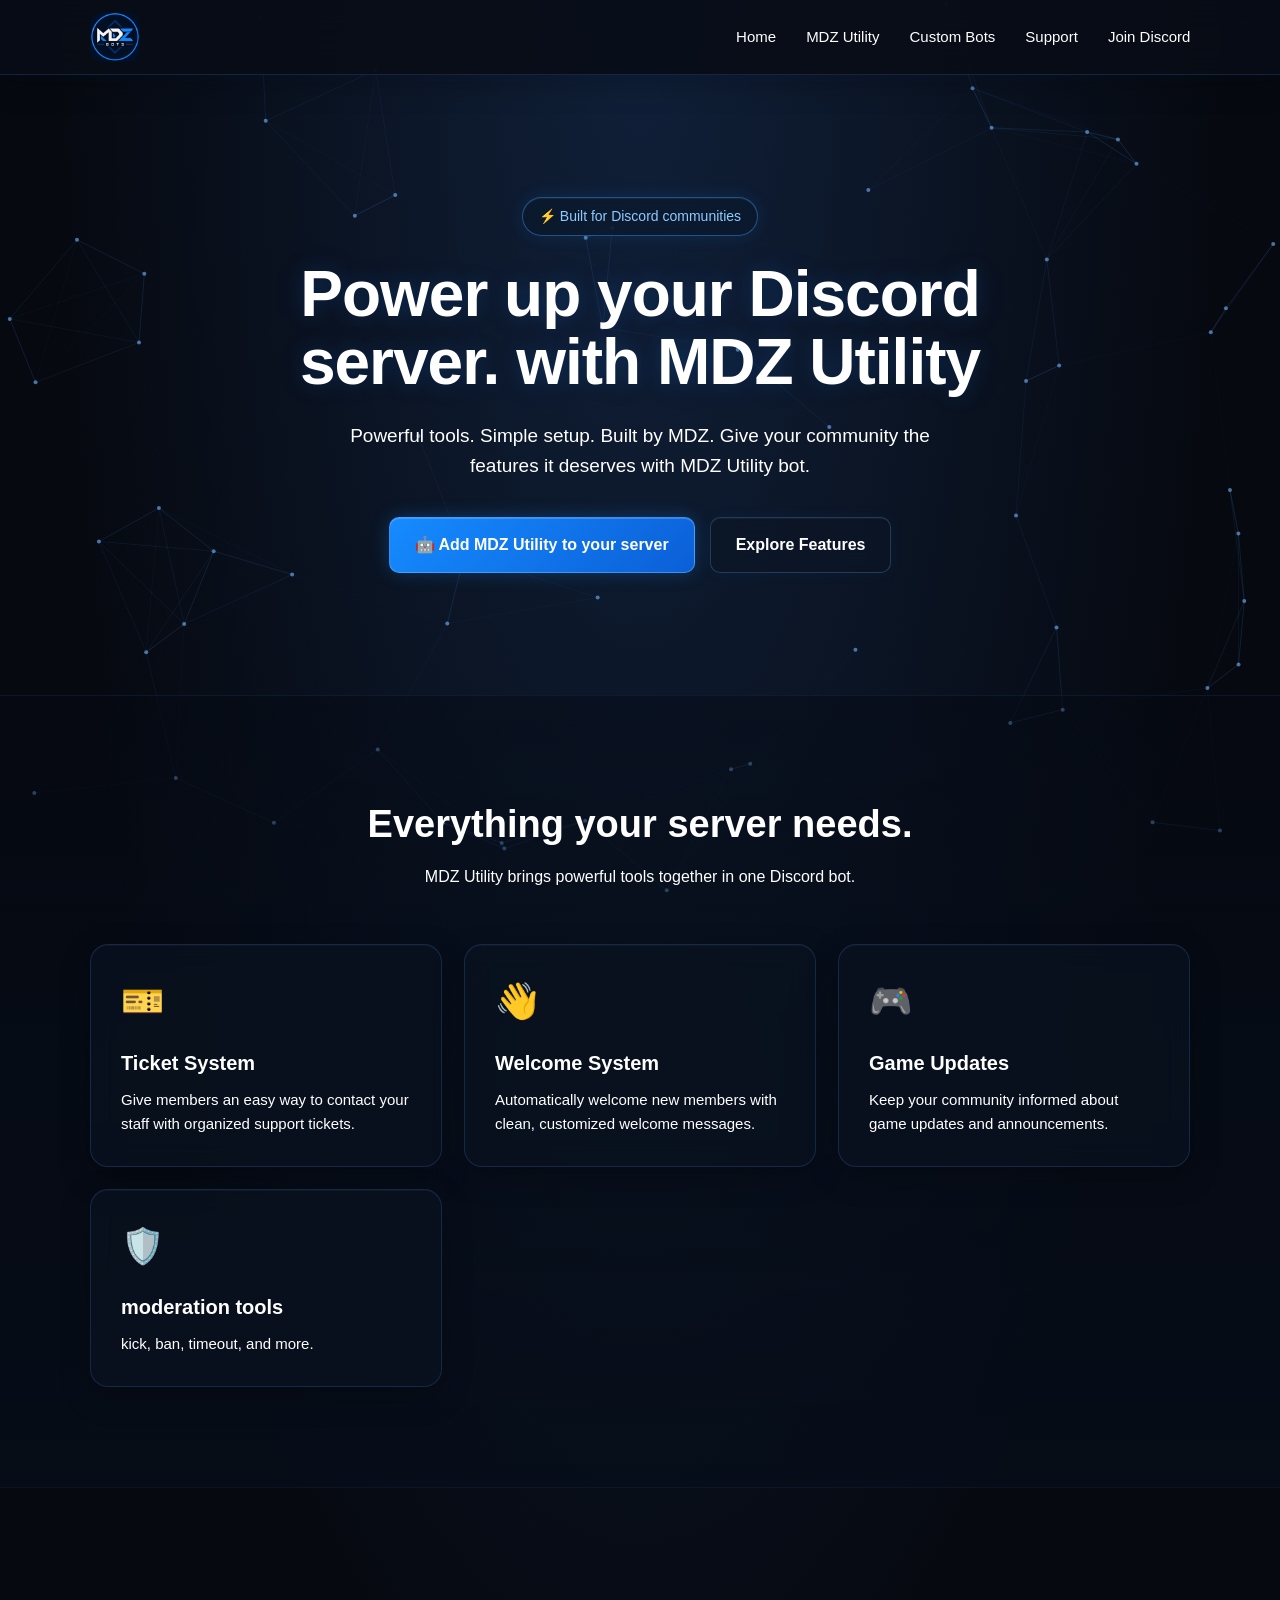
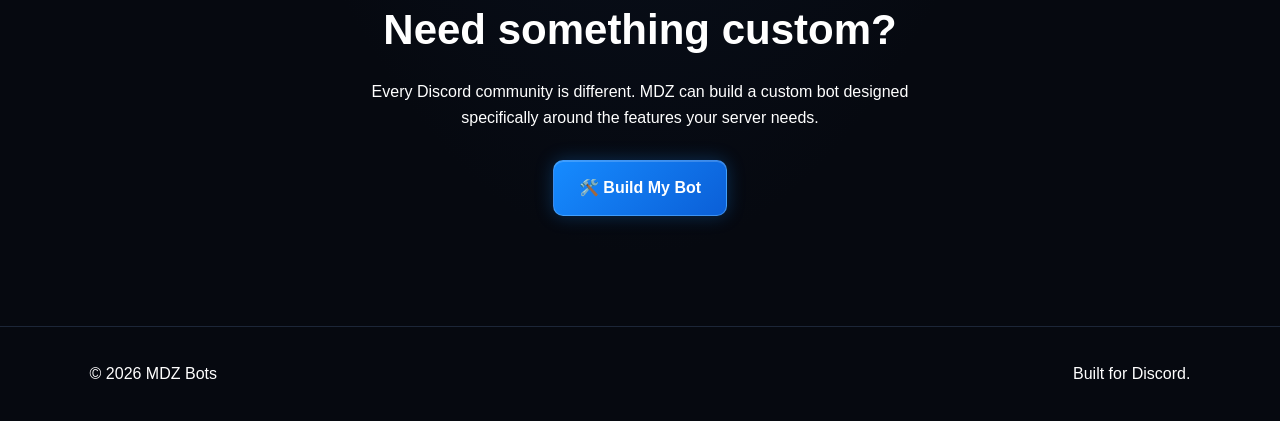
==== commit a962acfb: "Slightly enlarge background particles and connection reach" ====
--- a/index.html
+++ b/index.html
@@ -372,7 +372,7 @@
     </style>
 
     <link rel="stylesheet" href="background.css?v=white-headings-2">
-    <script src="background.js" defer></script>
+    <script src="background.js?v=larger-particles-1" defer></script>
 </head>
 
 <body>
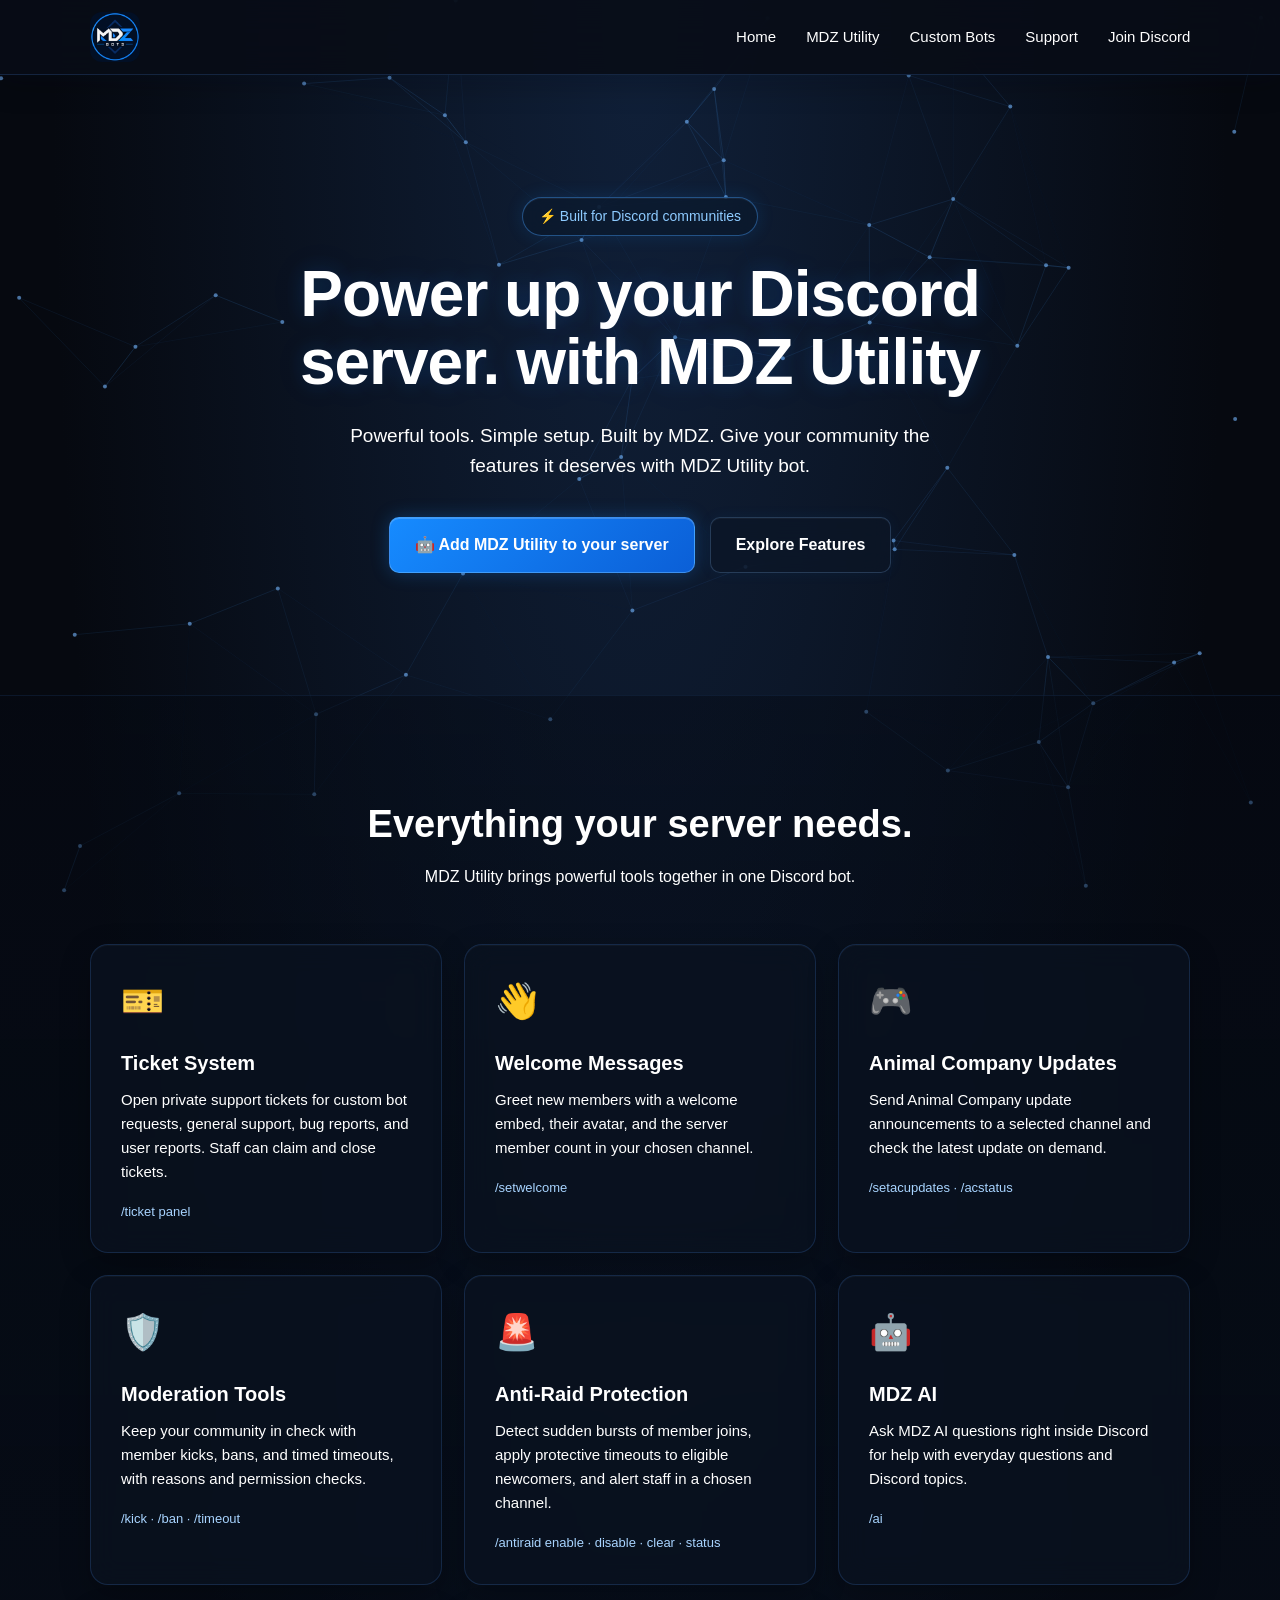
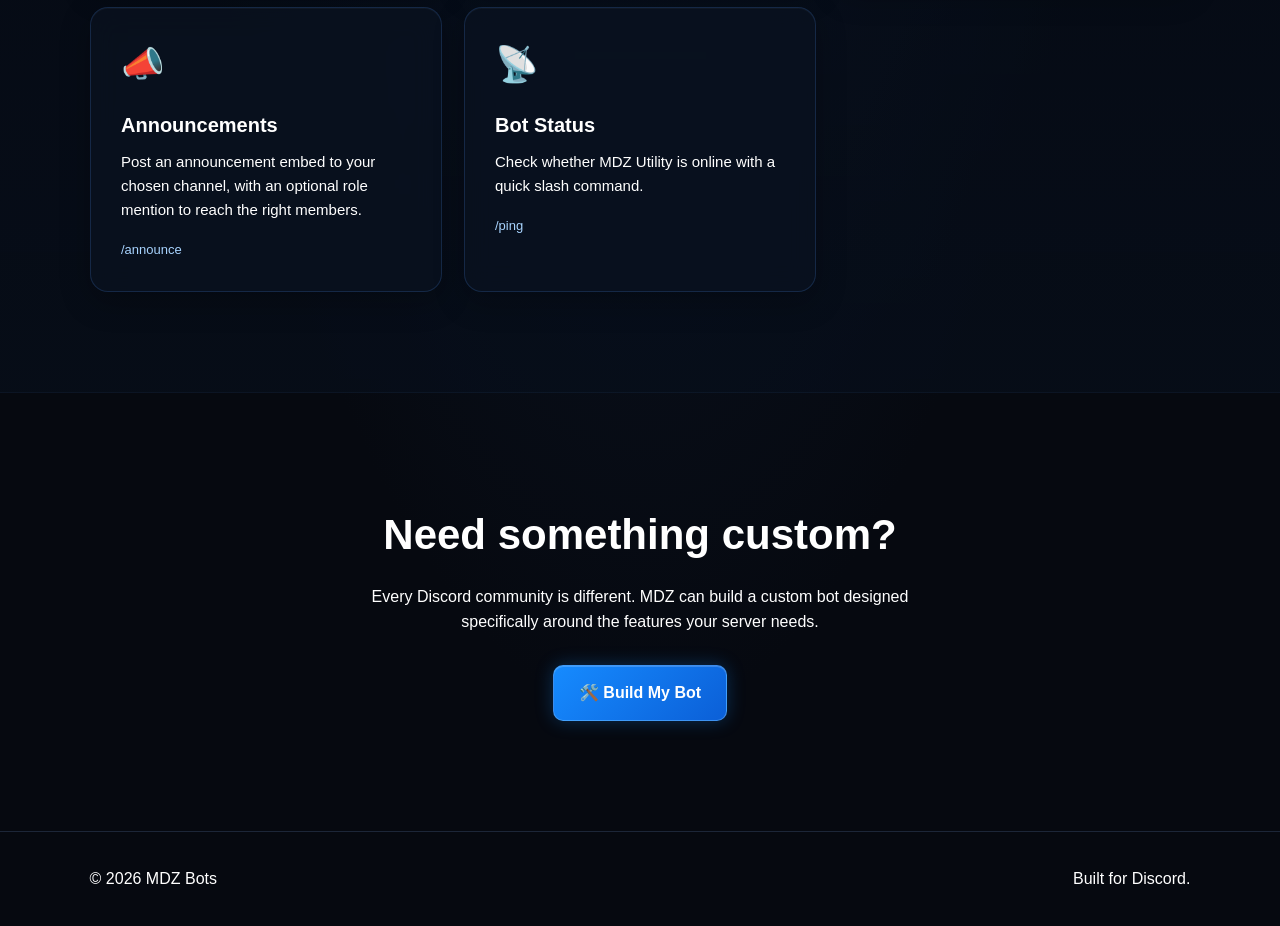
==== commit 7a726933: "Show MDZ Utility features and commands from bot implementation" ====
--- a/index.html
+++ b/index.html
@@ -285,6 +285,13 @@
             font-size: 15px;
         }
 
+        .feature-card .feature-commands {
+            margin-top: 18px;
+            color: #a8d4ff;
+            font-size: 13px;
+            overflow-wrap: anywhere;
+        }
+
         /* CUSTOM BOT */
 
 .custom-section {
@@ -440,39 +447,59 @@
         <div class="features">
 
             <div class="feature-card">
-                <div class="feature-icon">🎫</div>
+                <div class="feature-icon" aria-hidden="true">🎫</div>
                 <h3>Ticket System</h3>
-                <p>
-                    Give members an easy way to contact
-                    your staff with organized support tickets.
-                </p>
-            </div>
-
-            <div class="feature-card">
-                <div class="feature-icon">👋</div>
-                <h3>Welcome System</h3>
-                <p>
-                    Automatically welcome new members
-                    with clean, customized welcome messages.
-                </p>
-            </div>
-
-            <div class="feature-card">
-                <div class="feature-icon">🎮</div>
-                <h3>Game Updates</h3>
-                <p>
-                    Keep your community informed about
-                    game updates and announcements.
-                </p>
-            </div>
-
-            <div class="feature-card">
-                <div class="feature-icon">🛡️</div>
-                <h3>moderation tools</h3>
-                <p>
-                    kick, ban, timeout, and more.
-                    
-                </p>
+                <p>Open private support tickets for custom bot requests, general support, bug reports, and user reports. Staff can claim and close tickets.</p>
+                <p class="feature-commands">/ticket panel</p>
+            </div>
+
+            <div class="feature-card">
+                <div class="feature-icon" aria-hidden="true">👋</div>
+                <h3>Welcome Messages</h3>
+                <p>Greet new members with a welcome embed, their avatar, and the server member count in your chosen channel.</p>
+                <p class="feature-commands">/setwelcome</p>
+            </div>
+
+            <div class="feature-card">
+                <div class="feature-icon" aria-hidden="true">🎮</div>
+                <h3>Animal Company Updates</h3>
+                <p>Send Animal Company update announcements to a selected channel and check the latest update on demand.</p>
+                <p class="feature-commands">/setacupdates · /acstatus</p>
+            </div>
+
+            <div class="feature-card">
+                <div class="feature-icon" aria-hidden="true">🛡️</div>
+                <h3>Moderation Tools</h3>
+                <p>Keep your community in check with member kicks, bans, and timed timeouts, with reasons and permission checks.</p>
+                <p class="feature-commands">/kick · /ban · /timeout</p>
+            </div>
+
+            <div class="feature-card">
+                <div class="feature-icon" aria-hidden="true">🚨</div>
+                <h3>Anti-Raid Protection</h3>
+                <p>Detect sudden bursts of member joins, apply protective timeouts to eligible newcomers, and alert staff in a chosen channel.</p>
+                <p class="feature-commands">/antiraid enable · disable · clear · status</p>
+            </div>
+
+            <div class="feature-card">
+                <div class="feature-icon" aria-hidden="true">🤖</div>
+                <h3>MDZ AI</h3>
+                <p>Ask MDZ AI questions right inside Discord for help with everyday questions and Discord topics.</p>
+                <p class="feature-commands">/ai</p>
+            </div>
+
+            <div class="feature-card">
+                <div class="feature-icon" aria-hidden="true">📣</div>
+                <h3>Announcements</h3>
+                <p>Post an announcement embed to your chosen channel, with an optional role mention to reach the right members.</p>
+                <p class="feature-commands">/announce</p>
+            </div>
+
+            <div class="feature-card">
+                <div class="feature-icon" aria-hidden="true">📡</div>
+                <h3>Bot Status</h3>
+                <p>Check whether MDZ Utility is online with a quick slash command.</p>
+                <p class="feature-commands">/ping</p>
             </div>
 
         </div>
